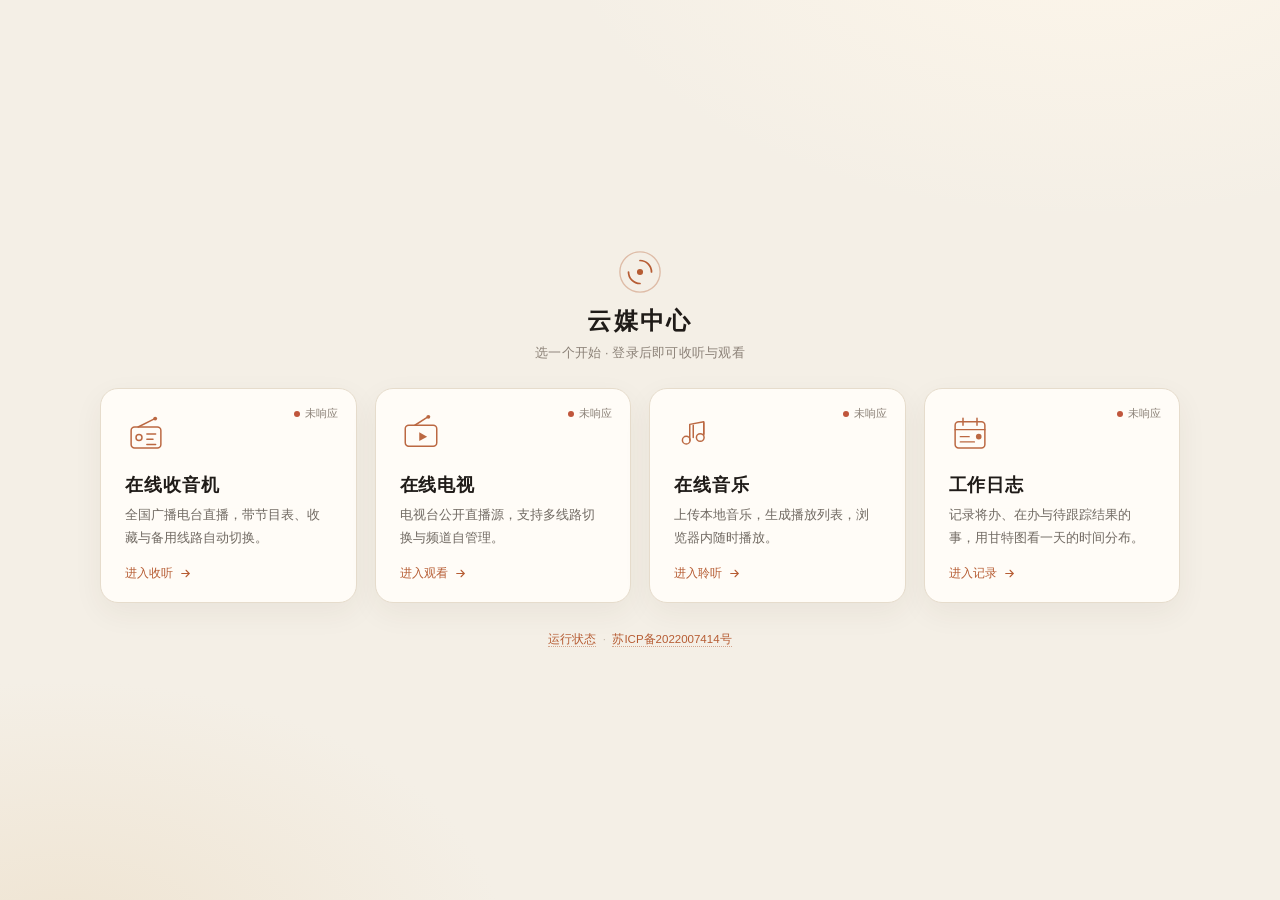
==== portal/index.html @ 714e4063 "云媒中心：完整项目初始提交 包含 CloudMusic/CloudRadio/CloudTV/CloudWork 四个应用、门户与登录服务源码、静态资源、PyInstaller spec、nginx " ====
<!DOCTYPE html>
<html lang="zh-CN">
<head>
<meta charset="utf-8">
<meta name="viewport" content="width=device-width, initial-scale=1, viewport-fit=cover">
<meta name="theme-color" content="#f4efe6">
<title>云媒 · 媒体中心</title>
<style>
  :root {
    --bg: #f4efe6; --surface: #fffcf7; --ink: #1f1b18; --ink-2: #4a423a;
    --muted: #8b8177; --line: #e6dccc; --accent: #b65c33; --accent-2: #d98b4a;
    --good: #3f8f5f;
  }
  * { box-sizing: border-box; }
  html, body { height: 100%; }
  body {
    margin: 0; display: flex; flex-direction: column; align-items: center; justify-content: center;
    padding: 32px 20px; gap: 26px;
    background:
      radial-gradient(900px 520px at 85% -10%, #fdf6ea 0%, rgba(253,246,234,0) 60%),
      radial-gradient(800px 480px at 5% 105%, #efe4d2 0%, rgba(239,228,210,0) 55%),
      var(--bg);
    color: var(--ink);
    font-family: -apple-system, BlinkMacSystemFont, "Segoe UI", "PingFang SC", "Hiragino Sans GB", "Microsoft YaHei", sans-serif;
    -webkit-font-smoothing: antialiased;
  }
  header { text-align: center; }
  .mark { color: var(--accent); display: flex; justify-content: center; margin-bottom: 10px; }
  h1 {
    margin: 0; font-size: 24px; font-weight: 600; letter-spacing: .1em;
    font-family: "Songti SC", "STSong", Georgia, serif;
  }
  .sub { margin: 8px 0 0; font-size: 12.5px; color: var(--muted); letter-spacing: .02em; }

  .cards { display: grid; grid-template-columns: repeat(auto-fit, minmax(200px, 1fr)); gap: 18px; width: min(1080px, 100%); }
  .card {
    display: block; text-decoration: none; color: inherit;
    background: var(--surface); border: 1px solid var(--line); border-radius: 18px;
    padding: 24px 24px 20px; position: relative; overflow: hidden; min-height: 158px; display: flex; flex-direction: column;
    box-shadow: 0 10px 30px rgba(60, 44, 28, .06);
    transition: transform .18s cubic-bezier(.3,.7,.3,1), box-shadow .18s, border-color .18s;
  }
  .card:hover { transform: translateY(-3px); box-shadow: 0 18px 40px rgba(60, 44, 28, .13); border-color: #dccdb8; }
  .card .ico { color: var(--accent); margin-bottom: 14px; opacity: .92; }
  .card h2 { margin: 0 0 7px; font-size: 18px; letter-spacing: .05em; }
  .card p { margin: 0; font-size: 12.5px; color: var(--ink-2); opacity: .78; line-height: 1.8; }
  .card .go {
    margin-top: auto; padding-top: 16px; display: inline-flex; align-items: center; gap: 6px;
    font-size: 12px; color: var(--accent);
  }
  .card:hover .go { gap: 10px; }
  .status {
    position: absolute; top: 18px; right: 18px;
    display: inline-flex; align-items: center; gap: 5px;
    font-size: 10.5px; color: var(--muted);
  }
  .status i { width: 6px; height: 6px; border-radius: 50%; background: #c9bfae; display: inline-block; }
  .status.up i { background: var(--good); box-shadow: 0 0 0 0 rgba(63,143,95,.5); animation: pulse 2.2s infinite; }
  .status.down i { background: #c0563c; }
  @keyframes pulse {
    0% { box-shadow: 0 0 0 0 rgba(63,143,95,.45); }
    70% { box-shadow: 0 0 0 6px rgba(63,143,95,0); }
    100% { box-shadow: 0 0 0 0 rgba(63,143,95,0); }
  }

  footer { text-align: center; font-size: 11.5px; color: #8b8177; line-height: 1.9; }
  footer a.status-link {
    color: var(--accent); text-decoration: none;
    border-bottom: 1px dotted rgba(182,92,51,.5); padding-bottom: 1px;
    background: none; font: inherit; cursor: pointer;
  }
  footer a.status-link:hover { border-bottom-style: solid; }
  footer .sep { color: #c3b8aa; }

  /* ---------- 登录弹层 ---------- */
  .modal {
    position: fixed; inset: 0; z-index: 50; display: none;
    align-items: center; justify-content: center; padding: 20px;
    background: rgba(28, 23, 18, .52); backdrop-filter: blur(4px);
  }
  .modal.show { display: flex; }
  .modal-card {
    position: relative; width: min(940px, 100%); height: min(560px, calc(100vh - 40px));
    border-radius: 18px; overflow: hidden; background: var(--surface);
    box-shadow: 0 30px 80px rgba(20, 14, 8, .38);
    animation: pop .2s cubic-bezier(.2,.8,.3,1);
  }
  @keyframes pop { from { transform: scale(.96) translateY(8px); opacity: 0; } to { transform: none; opacity: 1; } }
  .modal-card iframe { display: block; width: 100%; height: 100%; border: 0; }
  .modal-close {
    position: absolute; top: 10px; right: 12px; z-index: 3;
    width: 30px; height: 30px; border: 0; border-radius: 50%; cursor: pointer;
    background: rgba(255,255,255,.82); color: #4a423a; font-size: 19px; line-height: 1;
    box-shadow: 0 2px 8px rgba(0,0,0,.12);
  }
  .modal-close:hover { background: #fff; color: var(--accent); }

  @media (max-width: 620px) {
    .cards { grid-template-columns: 1fr; }
    h1 { font-size: 21px; }
    body { justify-content: flex-start; padding-top: 48px; }
    .modal { padding: 8px; }
    .modal-card { width: 100%; height: calc(100vh - 16px); border-radius: 14px; }
  }
</style>
</head>
<body>
  <header>
    <div class="mark" aria-hidden="true">
      <svg viewBox="0 0 48 48" width="46" height="46">
        <circle cx="24" cy="24" r="21" fill="none" stroke="currentColor" stroke-width="1.4" opacity=".35"/>
        <circle cx="24" cy="24" r="3.2" fill="currentColor"/>
        <path d="M24 12a12 12 0 0 1 12 12" fill="none" stroke="currentColor" stroke-width="1.8" stroke-linecap="round"/>
        <path d="M24 36a12 12 0 0 1-12-12" fill="none" stroke="currentColor" stroke-width="1.8" stroke-linecap="round"/>
      </svg>
    </div>
    <h1>云媒中心</h1>
    <p class="sub">选一个开始 · 登录后即可收听与观看</p>
  </header>

  <main class="cards">
    <a class="card" href="radio/" data-app="radio">
      <span class="status" data-status><i></i><span>检测中</span></span>
      <div class="ico" aria-hidden="true">
        <svg viewBox="0 0 48 48" width="42" height="42" fill="none" stroke="currentColor" stroke-width="1.7" stroke-linecap="round">
          <rect x="7" y="16" width="34" height="24" rx="4"/>
          <path d="M15 16 33 7"/><circle cx="34.5" cy="6.4" r="2.2" fill="currentColor" stroke="none"/>
          <circle cx="16" cy="28" r="3.4"/>
          <path d="M25 24h10M25 30h7M25 36h10"/>
        </svg>
      </div>
      <h2>在线收音机</h2>
      <p>全国广播电台直播，带节目表、收藏与备用线路自动切换。</p>
      <span class="go">进入收听
        <svg viewBox="0 0 24 24" width="13" height="13" fill="none" stroke="currentColor" stroke-width="2" stroke-linecap="round"><path d="M5 12h13M13 6l6 6-6 6"/></svg>
      </span>
    </a>

    <a class="card" href="tv/" data-app="tv">
      <span class="status" data-status><i></i><span>检测中</span></span>
      <div class="ico" aria-hidden="true">
        <svg viewBox="0 0 48 48" width="42" height="42" fill="none" stroke="currentColor" stroke-width="1.7" stroke-linecap="round">
          <rect x="6" y="14" width="36" height="24" rx="4"/>
          <path d="M17 14 31 5"/><circle cx="32.4" cy="4.4" r="2.2" fill="currentColor" stroke="none"/>
          <path d="M22 32V22l9 5z" fill="currentColor" stroke="none"/>
        </svg>
      </div>
      <h2>在线电视</h2>
      <p>电视台公开直播源，支持多线路切换与频道自管理。</p>
      <span class="go">进入观看
        <svg viewBox="0 0 24 24" width="13" height="13" fill="none" stroke="currentColor" stroke-width="2" stroke-linecap="round"><path d="M5 12h13M13 6l6 6-6 6"/></svg>
      </span>
    </a>

    <a class="card" href="music/" data-app="music">
      <span class="status" data-status><i></i><span>检测中</span></span>
      <div class="ico" aria-hidden="true">
        <svg viewBox="0 0 48 48" width="42" height="42" fill="none" stroke="currentColor" stroke-width="1.7" stroke-linecap="round" stroke-linejoin="round">
          <path d="M18 31V13l16-3v15"/>
          <circle cx="14" cy="31" r="4.4"/><circle cx="30" cy="28" r="4.4"/>
          <path d="M22 14v14M34 11v13"/>
        </svg>
      </div>
      <h2>在线音乐</h2>
      <p>上传本地音乐，生成播放列表，浏览器内随时播放。</p>
      <span class="go">进入聆听
        <svg viewBox="0 0 24 24" width="13" height="13" fill="none" stroke="currentColor" stroke-width="2" stroke-linecap="round"><path d="M5 12h13M13 6l6 6-6 6"/></svg>
      </span>
    </a>

    <a class="card" href="work/" data-app="work">
      <span class="status" data-status><i></i><span>检测中</span></span>
      <div class="ico" aria-hidden="true">
        <svg viewBox="0 0 48 48" width="42" height="42" fill="none" stroke="currentColor" stroke-width="1.7" stroke-linecap="round" stroke-linejoin="round">
          <rect x="7" y="10" width="34" height="30" rx="4"/>
          <path d="M7 19h34M16 6v8M32 6v8"/>
          <path d="M13 27h10M13 33h16"/>
          <circle cx="34" cy="27" r="3.2" fill="currentColor" stroke="none"/>
        </svg>
      </div>
      <h2>工作日志</h2>
      <p>记录将办、在办与待跟踪结果的事，用甘特图看一天的时间分布。</p>
      <span class="go">进入记录
        <svg viewBox="0 0 24 24" width="13" height="13" fill="none" stroke="currentColor" stroke-width="2" stroke-linecap="round"><path d="M5 12h13M13 6l6 6-6 6"/></svg>
      </span>
    </a>
  </main>

  <footer>
    <a class="status-link" href="status">运行状态</a>
    <span class="sep">&nbsp;·&nbsp;</span>
    <a class="status-link" href="https://beian.miit.gov.cn/" target="_blank" rel="noopener">苏ICP备2022007414号</a>
    <span id="logoutWrap" hidden>
      <span class="sep">&nbsp;·&nbsp;</span>
      <a class="status-link" id="logoutLink" href="auth/logout">退出登录</a>
    </span>
    <span class="ver-chip" id="appVersion" data-version-url="auth/health" data-version-label="登录服务" data-app-key="auth" hidden></span>
  </footer>

  <div class="modal" id="loginModal" aria-hidden="true">
    <div class="modal-card">
      <button class="modal-close" id="loginClose" aria-label="关闭登录">×</button>
      <iframe id="loginFrame" title="登录" src="about:blank"></iframe>
    </div>
  </div>

<script>
(() => {
  'use strict';
  const $ = (s) => document.querySelector(s);
  const modal = $('#loginModal'), frame = $('#loginFrame');
  let loggedIn = false;

  /* ---------- 服务状态：由登录服务统一探测后端端口 ---------- */
  fetch('auth/health', { cache: 'no-store' })
    .then(r => r.json())
    .then(d => {
      document.querySelectorAll('.card').forEach((card) => {
        const box = card.querySelector('[data-status]');
        const up = !!d[card.dataset.app];
        box.classList.add(up ? 'up' : 'down');
        box.querySelector('span').textContent = up ? '在线' : '未响应';
      });
    })
    .catch(() => {
      document.querySelectorAll('.card').forEach((card) => {
        const box = card.querySelector('[data-status]');
        box.classList.add('down');
        box.querySelector('span').textContent = '未响应';
      });
    });

  /* ---------- 已登录：直接放行；未登录：点卡片弹登录页 ---------- */
  fetch('auth/session', { cache: 'no-store' })
    .then(r => r.json())
    .then(d => {
      loggedIn = !!(d && d.ok);
      if (loggedIn) $('#logoutWrap').hidden = false;
    })
    .catch(() => {});

  document.querySelectorAll('.card').forEach((card) => {
    card.addEventListener('click', (e) => {
      if (loggedIn || e.metaKey || e.ctrlKey || e.shiftKey || e.altKey || e.button !== 0) return;
      e.preventDefault();
      const href = card.getAttribute('href');
      frame.src = 'login.html?next=' + encodeURIComponent('/' + href.replace(/^\/+/, ''));
      modal.classList.add('show');
      modal.setAttribute('aria-hidden', 'false');
      document.body.style.overflow = 'hidden';
    });
  });

  function closeLogin() {
    modal.classList.remove('show');
    modal.setAttribute('aria-hidden', 'true');
    frame.src = 'about:blank';
    document.body.style.overflow = '';
  }
  $('#loginClose').addEventListener('click', closeLogin);
  modal.addEventListener('click', (e) => { if (e.target === modal) closeLogin(); });
  document.addEventListener('keydown', (e) => { if (e.key === 'Escape' && modal.classList.contains('show')) closeLogin(); });
  window.addEventListener('message', (e) => {
    if (e.origin === location.origin && e.data === 'cm-login-cancel') closeLogin();
  });

  /* ---------- 退出登录 ---------- */
  $('#logoutLink').addEventListener('click', async (e) => {
    e.preventDefault();
    try { await fetch('auth/logout', { method: 'POST' }); } catch {}
    location.reload();
  });
})();
</script>
<script src="version.js"></script>
</body>
</html>
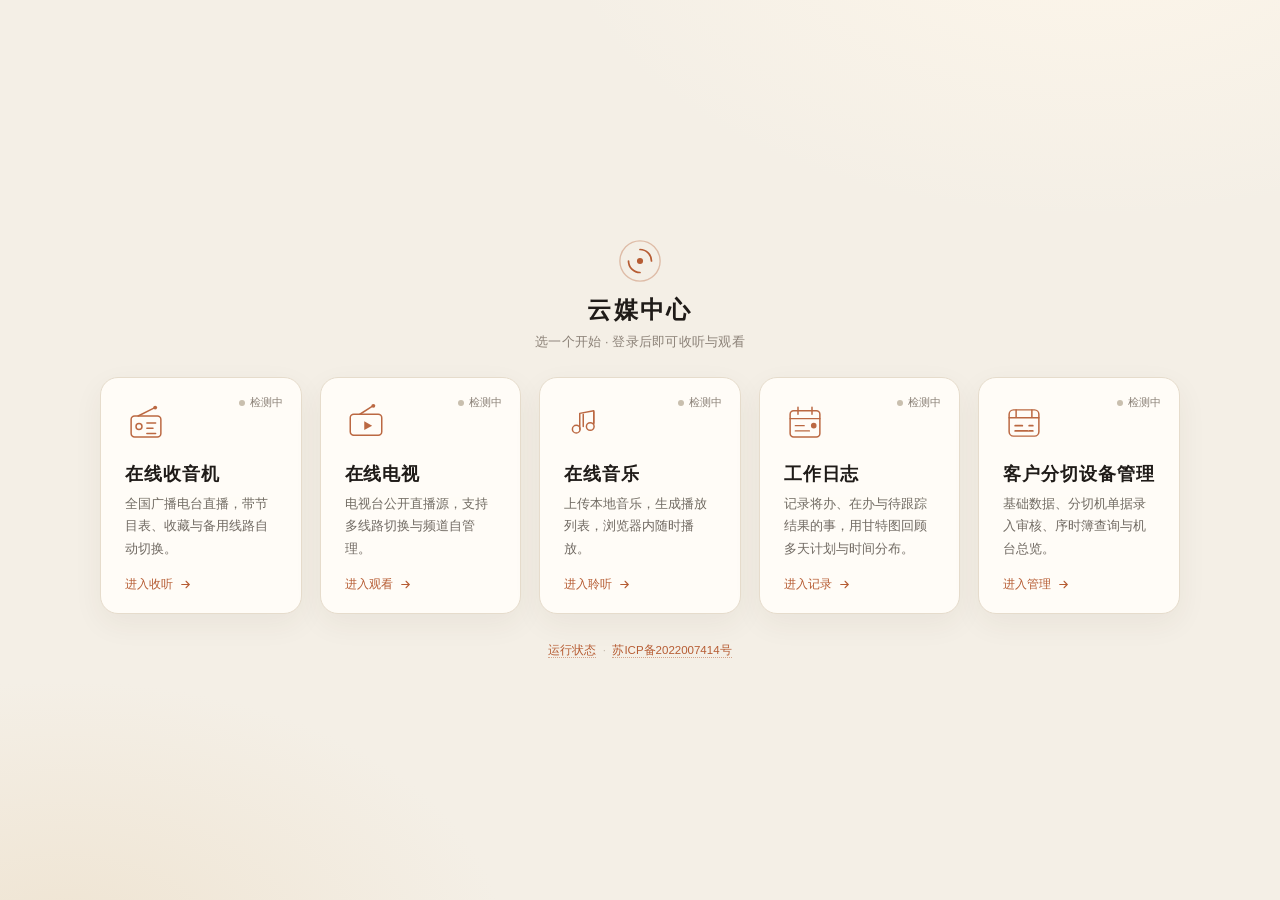
==== commit 784cc0b5: "云媒中心：v1.2.1 全量同步（5 应用 + 服务端电台 + 设备应用） 自初始提交以来的全部改动，叠加在远端 README 提交之上： 新增 device-app（客户分切设备管理，8095 /d" ====
--- a/portal/index.html
+++ b/portal/index.html
@@ -179,8 +179,24 @@
         </svg>
       </div>
       <h2>工作日志</h2>
-      <p>记录将办、在办与待跟踪结果的事，用甘特图看一天的时间分布。</p>
+      <p>记录将办、在办与待跟踪结果的事，用甘特图回顾多天计划与时间分布。</p>
       <span class="go">进入记录
+        <svg viewBox="0 0 24 24" width="13" height="13" fill="none" stroke="currentColor" stroke-width="2" stroke-linecap="round"><path d="M5 12h13M13 6l6 6-6 6"/></svg>
+      </span>
+    </a>
+
+    <a class="card" href="device/" data-app="device">
+      <span class="status" data-status><i></i><span>检测中</span></span>
+      <div class="ico" aria-hidden="true">
+        <svg viewBox="0 0 48 48" width="42" height="42" fill="none" stroke="currentColor" stroke-width="1.7" stroke-linecap="round" stroke-linejoin="round">
+          <rect x="7" y="9" width="34" height="30" rx="5"/>
+          <path d="M7 18h34M15 9v9M33 9v9"/>
+          <path d="M14 27h8M14 33h14M30 27h4M30 33h4" stroke-width="2.2"/>
+        </svg>
+      </div>
+      <h2>客户分切设备管理</h2>
+      <p>基础数据、分切机单据录入审核、序时簿查询与机台总览。</p>
+      <span class="go">进入管理
         <svg viewBox="0 0 24 24" width="13" height="13" fill="none" stroke="currentColor" stroke-width="2" stroke-linecap="round"><path d="M5 12h13M13 6l6 6-6 6"/></svg>
       </span>
     </a>
@@ -211,24 +227,83 @@
   const modal = $('#loginModal'), frame = $('#loginFrame');
   let loggedIn = false;
 
-  /* ---------- 服务状态：由登录服务统一探测后端端口 ---------- */
-  fetch('auth/health', { cache: 'no-store' })
-    .then(r => r.json())
-    .then(d => {
-      document.querySelectorAll('.card').forEach((card) => {
-        const box = card.querySelector('[data-status]');
-        const up = !!d[card.dataset.app];
-        box.classList.add(up ? 'up' : 'down');
-        box.querySelector('span').textContent = up ? '在线' : '未响应';
+  /* ---------- 服务状态 ----------
+     auth/health 是 0.4s 的 TCP 端口探活（结果缓存 2 秒），服务刚重启或瞬时抖动
+     容易把某个应用误报成「未响应」。状态页早已改用 HTTP 直探 /api/health，
+     这里保持一致：TCP 汇总 + HTTP 直探复核 + 越过缓存重试 + 定时自愈。 */
+  const cards = Array.from(document.querySelectorAll('.card'));
+  const PORT_HINT = { radio: 8090, tv: 8091, music: 8093, work: 8094, device: 8095 };
+  const has = (o, k) => Object.prototype.hasOwnProperty.call(o, k);
+
+  function paint(card, up) {
+    const box = card.querySelector('[data-status]');
+    box.classList.remove('up', 'down');
+    box.classList.add(up ? 'up' : 'down');
+    box.querySelector('span').textContent = up ? '在线' : '未响应';
+    const key = card.dataset.app || '';
+    box.title = up ? '服务正常' :
+      '服务未响应：请确认对应 exe 已启动（' + key + ' 端口 ' +
+      (PORT_HINT[key] || '未知') + '）、nginx 已 reload，稍后会自动重试';
+  }
+
+  async function authHealth() {
+    try {
+      const r = await fetch('auth/health', { cache: 'no-store' });
+      if (!r.ok) return {};
+      return await r.json();
+    } catch (_) { return {}; }   // 登录服务不可达时完全依赖 HTTP 直探
+  }
+
+  async function probe(card, timeout) {
+    const url = card.getAttribute('href').replace(/\/$/, '') + '/api/health';
+    const ctrl = typeof AbortController === 'function' ? new AbortController() : null;
+    const timer = setTimeout(() => { if (ctrl) ctrl.abort(); }, timeout);
+    try {
+      const r = await fetch(url, {
+        cache: 'no-store', credentials: 'same-origin',
+        signal: ctrl ? ctrl.signal : undefined,
       });
-    })
-    .catch(() => {
-      document.querySelectorAll('.card').forEach((card) => {
-        const box = card.querySelector('[data-status]');
-        box.classList.add('down');
-        box.querySelector('span').textContent = '未响应';
-      });
+      // 未登录时 nginx 会 302 到登录页；跟随重定向后的 200 不能算服务在线
+      if (!r.ok || r.redirected) return false;
+      try { const j = await r.json(); return !!j && typeof j === 'object'; }
+      catch (_) { return false; }
+    } catch (_) { return false; }
+    finally { clearTimeout(timer); }
+  }
+
+  const pause = (ms) => new Promise((resolve) => setTimeout(resolve, ms));
+
+  async function checkStatus() {
+    const first = await authHealth();
+    // 只画 auth/health 已登记的应用；未登记的（例如旧版 CloudAuth 不认识 device）
+    // 先保持「检测中」，交给下面的 HTTP 直探判定，避免首屏闪一下「未响应」。
+    cards.forEach((card) => {
+      if (has(first, card.dataset.app)) paint(card, !!first[card.dataset.app]);
     });
+
+    // 1) 对 TCP 判定为未响应 / 未登记的应用，用 HTTP 直探复核
+    const bad = cards.filter((card) => !first[card.dataset.app]);
+    if (!bad.length) return;
+    const http = await Promise.all(bad.map((card) => probe(card, 2500)));
+    bad.forEach((card, i) => { if (http[i]) paint(card, true); });
+
+    const still = bad.filter((_c, i) => !http[i]);
+    if (!still.length) return;
+
+    // 2) 越过 auth/health 的 2 秒缓存再探一次，覆盖刚重启 / 瞬时超时
+    await pause(1800);
+    const again = await authHealth();
+    still.forEach((card) => { if (again[card.dataset.app]) paint(card, true); });
+
+    // 3) 最后一次直探；仍失败才落定为「未响应」
+    const last = still.filter((card) => !again[card.dataset.app]);
+    if (!last.length) return;
+    const retry = await Promise.all(last.map((card) => probe(card, 2500)));
+    last.forEach((card, i) => { paint(card, !!retry[i]); });
+  }
+
+  checkStatus();
+  setInterval(checkStatus, 30000);   // 服务重启后首页无需刷新即可自动恢复「在线」
 
   /* ---------- 已登录：直接放行；未登录：点卡片弹登录页 ---------- */
   fetch('auth/session', { cache: 'no-store' })
